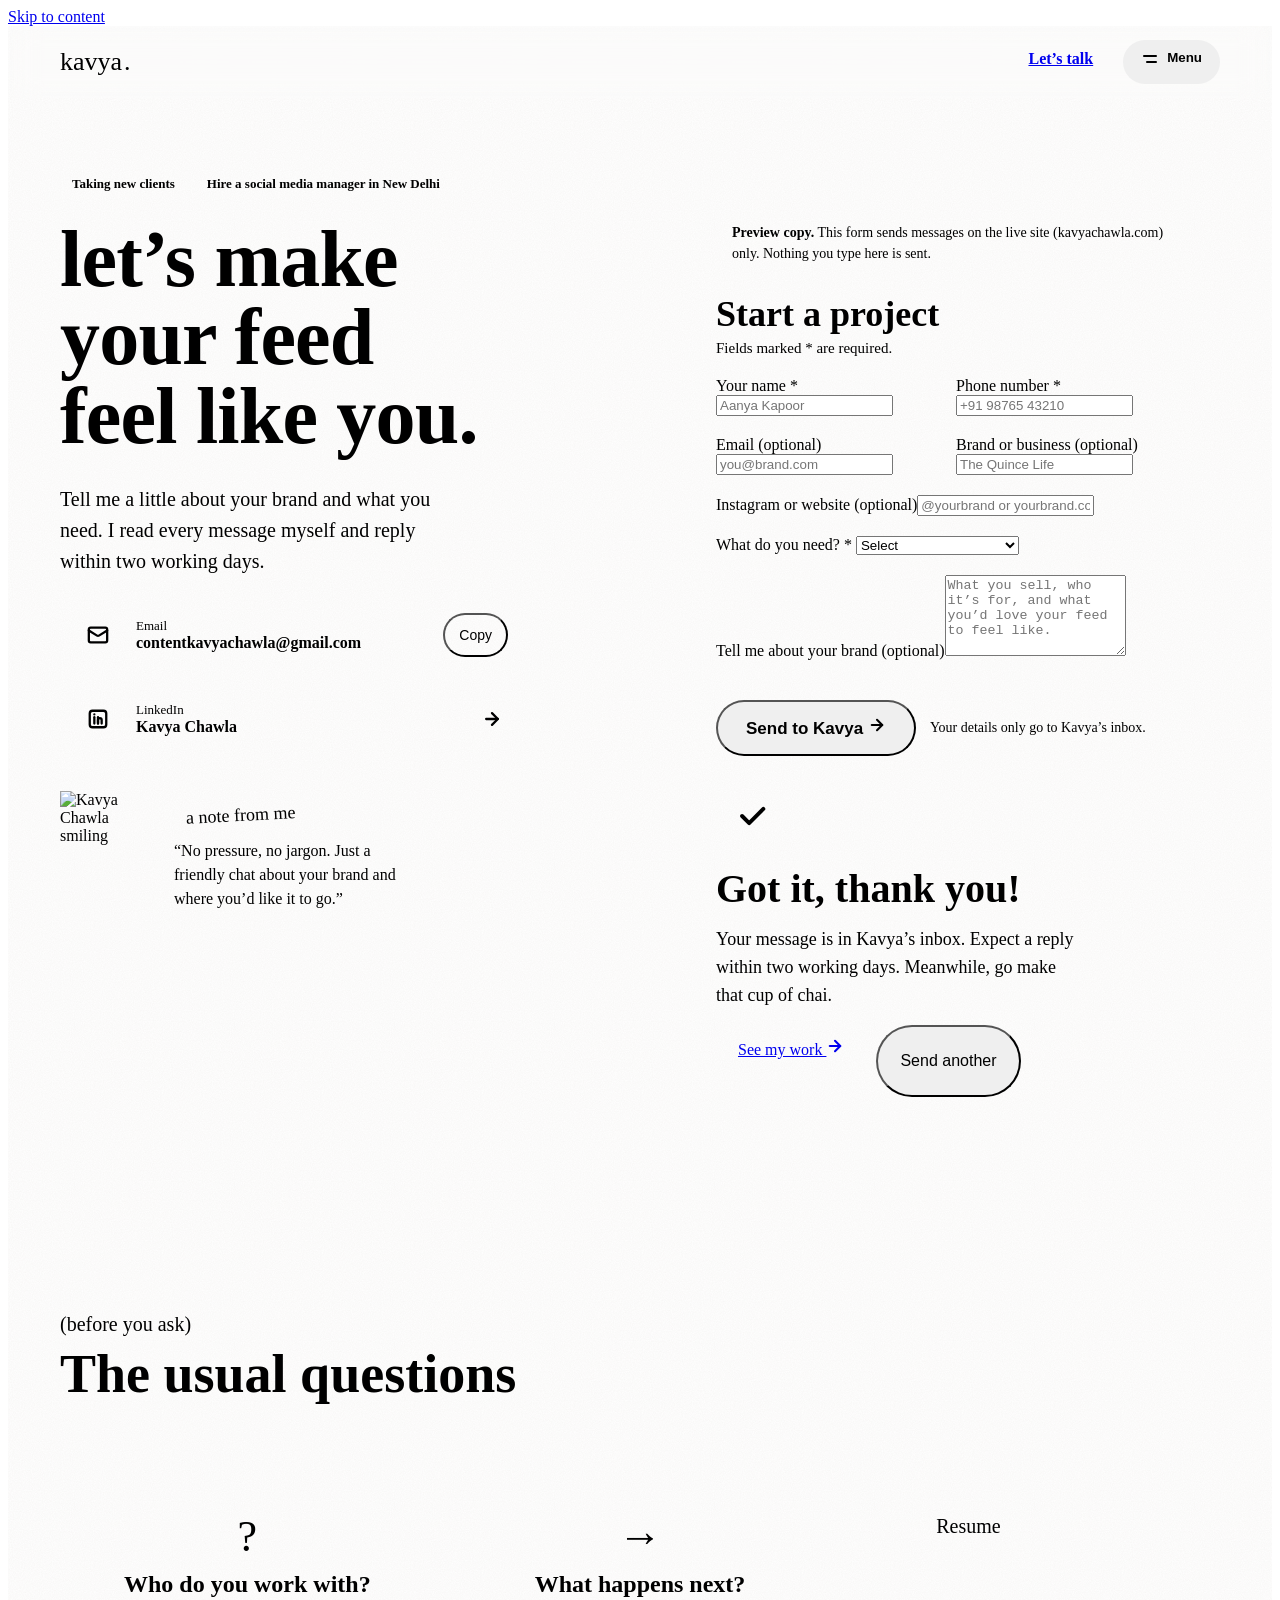
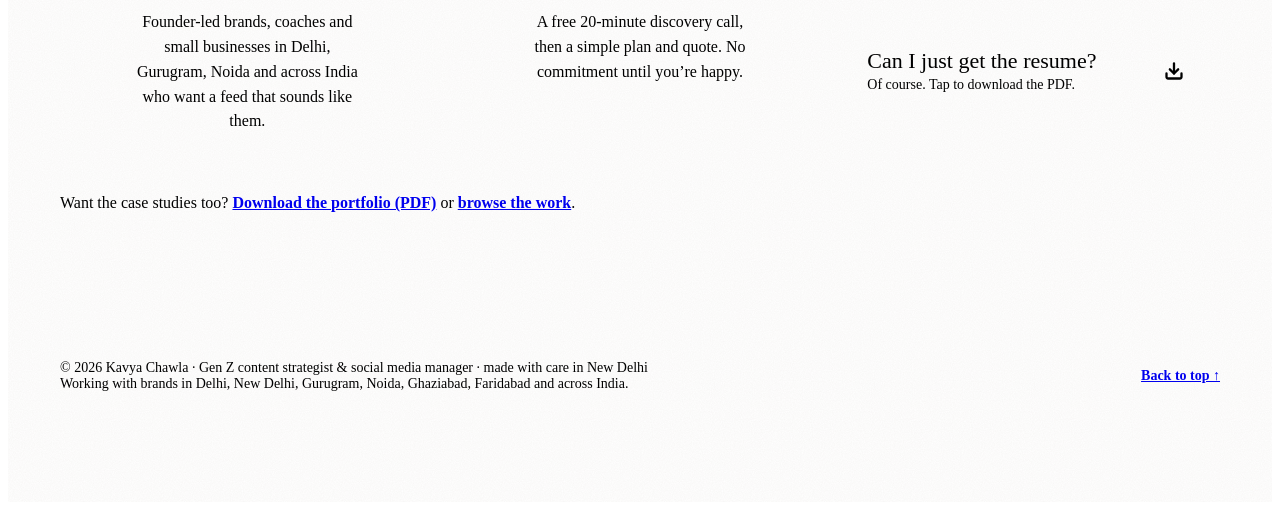
==== contact/index.html @ 47429fa1 "Preview copy of the new kavyachawla.com (noindex; form disabled)" ====
<!doctype html>
<html lang="en-IN">
<head>
<meta charset="utf-8">
<meta name="robots" content="noindex, nofollow">
<meta name="viewport" content="width=device-width, initial-scale=1">
<title>Hire a Social Media Manager in Delhi | Kavya Chawla</title>
<meta name="description" content="Hire Kavya Chawla, a young freelance social media manager and content strategist in New Delhi. Reels, strategy and ad creatives. Replies in 2 working days.">
<meta name="keywords" content="hire a social media manager, hire freelance social media manager in Delhi, hire freelance social media manager in New Delhi, hire social media manager in Gurugram, hire social media manager in Noida, social media management services Delhi NCR, social media management services India, Instagram management services, content strategy services, reels editing services, ad creative services, social media manager for small business, discovery call, Kavya Chawla contact, hire a Gen Z social media manager, hire a young social media manager in Delhi">
<meta name="author" content="Kavya Chawla">
<meta name="geo.region" content="IN-DL">
<meta name="geo.placename" content="New Delhi">
<link rel="canonical" href="https://kavyachawla.com/contact/">
<meta name="theme-color" content="#f5ead8">
<link rel="icon" href="/kavya-site-preview/favicon.svg" type="image/svg+xml">
<meta property="og:type" content="website">
<meta property="og:site_name" content="Kavya Chawla">
<meta property="og:title" content="Hire a Social Media Manager in Delhi | Kavya Chawla">
<meta property="og:description" content="Hire Kavya Chawla, a young freelance social media manager and content strategist in New Delhi. Reels, strategy and ad creatives. Replies in 2 working days.">
<meta property="og:url" content="https://kavyachawla.com/contact/">
<meta property="og:image" content="https://kavyachawla.com/assets/img/og-kavya-chawla.jpg">
<meta property="og:image:width" content="1200">
<meta property="og:image:height" content="630">
<meta property="og:image:alt" content="Kavya Chawla, content strategist and social media manager">
<meta property="og:locale" content="en_IN">
<meta name="twitter:card" content="summary_large_image">
<meta name="twitter:title" content="Hire a Social Media Manager in Delhi | Kavya Chawla">
<meta name="twitter:description" content="Hire Kavya Chawla, a young freelance social media manager and content strategist in New Delhi. Reels, strategy and ad creatives. Replies in 2 working days.">
<meta name="twitter:image" content="https://kavyachawla.com/assets/img/og-kavya-chawla.jpg">
<meta name="twitter:image:alt" content="Kavya Chawla, content strategist and social media manager">

<link rel="preconnect" href="https://fonts.googleapis.com">
<link rel="preconnect" href="https://fonts.gstatic.com" crossorigin>
<link rel="stylesheet" href="https://fonts.googleapis.com/css2?family=Caprasimo&amp;family=Figtree:wght@400;600;700&amp;display=swap">
<link rel="stylesheet" href="/kavya-site-preview/assets/css/ds.css">
<link rel="stylesheet" href="/kavya-site-preview/assets/css/site.css">
<script type="application/ld+json">{"@context": "https://schema.org", "@graph": [{"@type": "BreadcrumbList", "itemListElement": [{"@type": "ListItem", "position": 1, "name": "Home", "item": "https://kavyachawla.com/"}, {"@type": "ListItem", "position": 2, "name": "Contact", "item": "https://kavyachawla.com/contact/"}]}, {"@type": "ContactPage", "url": "https://kavyachawla.com/contact/", "name": "Contact", "description": "Hire Kavya Chawla, a young freelance social media manager and content strategist in New Delhi. Reels, strategy and ad creatives. Replies in 2 working days.", "keywords": "hire a social media manager, hire freelance social media manager in Delhi, hire freelance social media manager in New Delhi, hire social media manager in Gurugram, hire social media manager in Noida, social media management services Delhi NCR, social media management services India, Instagram management services, content strategy services, reels editing services, ad creative services, social media manager for small business, discovery call, Kavya Chawla contact, hire a Gen Z social media manager, hire a young social media manager in Delhi", "about": {"@type": "Person", "@id": "https://kavyachawla.com/#person", "name": "Kavya Chawla", "url": "https://kavyachawla.com/"}}]}</script>
<script src="https://challenges.cloudflare.com/turnstile/v0/api.js" async defer></script>
<style>
.h1:hover,.h1:focus-visible{background:var(--color-accent-200) !important}
.h2:hover,.h2:focus-visible{background:var(--color-surface) !important}
.h3:hover,.h3:focus-visible{transform:translateY(-4px) !important;background:var(--color-accent-200) !important}
.h4:hover,.h4:focus-visible{transform:translateY(-4px) !important;background:var(--color-accent-2-200) !important;color:var(--color-text) !important}
.a5:active{transform:scale(.96) !important}
.h6:hover,.h6:focus-visible{transform:translateY(-8px) !important;background:var(--color-accent-200) !important}
.h7:hover,.h7:focus-visible{transform:translateY(-8px) !important;background:var(--color-accent-2-200) !important}
.h8:hover,.h8:focus-visible{box-shadow:var(--shadow-lg) !important;color:var(--color-text) !important}
</style>
</head>
<body>
<a class="skip" href="#main">Skip to content</a>
<div id="top" style="position:relative;min-height:100vh;overflow-x:clip;background:color-mix(in oklch, var(--color-bg) 86%, var(--color-accent-300));background-image:url(&quot;data:image/svg+xml,%3Csvg xmlns='http://www.w3.org/2000/svg' width='160' height='160'%3E%3Cfilter id='n'%3E%3CfeTurbulence type='fractalNoise' baseFrequency='.9' numOctaves='2'/%3E%3CfeColorMatrix values='0 0 0 0 0.2 0 0 0 0 0.15 0 0 0 0 0.1 0 0 0 .06 0'/%3E%3C/filter%3E%3Crect width='100%25' height='100%25' filter='url(%23n)'/%3E%3C/svg%3E&quot;)">
  <header style="position:sticky;top:0;z-index:40;background:color-mix(in srgb, color-mix(in oklch, var(--color-bg) 86%, var(--color-accent-300)) 84%, transparent);backdrop-filter:blur(14px);-webkit-backdrop-filter:blur(14px)">
    <nav style="max-width:1160px;margin:0 auto;padding:14px clamp(20px,5vw,48px);display:flex;align-items:center;gap:12px">
      <a href="/kavya-site-preview/" aria-label="Kavya Chawla, home" style="font-family:var(--font-heading);font-size:26px;color:var(--color-text);text-decoration:none;margin-right:auto;display:flex;align-items:baseline;gap:2px">kavya<span style="color:var(--color-accent)">.</span></a>
      <a href="#form" class="btn btn-secondary" style="white-space:nowrap;border-radius:999px;padding:10px 18px;min-height:44px;box-sizing:border-box;font-weight:600">Let’s talk</a>
      <button data-action="open-menu" aria-expanded="false" aria-controls="menu-sheet" aria-label="Open menu" class="btn btn-primary" style="white-space:nowrap;border-radius:999px;padding:10px 18px;min-height:44px;font-weight:600;display:flex;gap:8px;border:none">
        <svg width="18" height="18" viewBox="0 0 24 24" fill="none" stroke="currentColor" stroke-width="2.75" stroke-linecap="round"><path d="M4 8h16"></path><path d="M8 16h12"></path></svg>
        Menu
      </button>
    </nav>
  </header>
  <div data-action="close-menu" data-menu-overlay style="position:fixed;inset:0;z-index:60;background:color-mix(in srgb, var(--color-text) 30%, transparent);opacity:0;pointer-events:none;transition:opacity .4s ease"></div>
  <aside id="menu-sheet" data-menu-sheet aria-label="Menu" aria-hidden="true" inert style="position:fixed;z-index:61;top:10px;right:10px;left:10px;margin-left:auto;max-width:440px;background:var(--color-bg);border-radius:var(--radius-lg);box-shadow:var(--shadow-lg);padding:22px 22px 26px;box-sizing:border-box;transform:translateY(-14px) scale(.94);opacity:0;pointer-events:none;transition:transform .55s cubic-bezier(.2,.9,.25,1.15), opacity .35s ease;transform-origin:top right">
    <div style="display:flex;align-items:center;justify-content:space-between;margin-bottom:14px">
      <span class="tag tag-accent-2" style="font-size:13px;padding:5px 12px">hello, come on in</span>
      <button data-action="close-menu" aria-label="Close menu" class="btn btn-secondary" style="white-space:nowrap;width:44px;height:44px;border-radius:999px;padding:0">
        <svg width="18" height="18" viewBox="0 0 24 24" fill="none" stroke="currentColor" stroke-width="2.75" stroke-linecap="round"><path d="M18 6 6 18"></path><path d="m6 6 12 12"></path></svg>
      </button>
    </div>
    <div style="display:flex;flex-direction:column;gap:6px">
      <a class="h1" href="https://zenflip.io/view/peaky-organization/kavya-chawla-portfolio" target="_blank" rel="noopener" data-action="close-menu" style="display:flex;align-items:center;gap:14px;padding:14px 16px;border-radius:var(--radius-md);text-decoration:none;color:var(--color-text);background:var(--color-surface)">
        <span style="font-family:var(--font-heading);color:var(--color-accent);font-size:20px;width:22px">1</span>
        <span style="font-family:var(--font-heading);font-size:24px;flex:1">View portfolio</span>
        <svg width="20" height="20" viewBox="0 0 24 24" fill="none" stroke="currentColor" stroke-width="2.75" stroke-linecap="round" stroke-linejoin="round"><path d="M5 12h14"></path><path d="m12 5 7 7-7 7"></path></svg>
      </a>
      <a class="h2" href="/kavya-site-preview/wp-content/uploads/2026/09/kavya-chawla-portfolio.pdf" data-action="close-menu" style="display:flex;align-items:center;gap:14px;padding:14px 16px;border-radius:var(--radius-md);text-decoration:none;color:var(--color-text)">
        <span style="font-family:var(--font-heading);color:var(--color-accent);font-size:20px;width:22px">2</span>
        <span style="font-family:var(--font-heading);font-size:24px;flex:1">Portfolio <span style="font-family:var(--font-body);font-size:14px;font-weight:600;color:var(--color-accent-700)">PDF</span></span>
        <svg width="20" height="20" viewBox="0 0 24 24" fill="none" stroke="currentColor" stroke-width="2.75" stroke-linecap="round" stroke-linejoin="round"><path d="M21 15v4a2 2 0 0 1-2 2H5a2 2 0 0 1-2-2v-4"></path><polyline points="7 10 12 15 17 10"></polyline><line x1="12" x2="12" y1="15" y2="3"></line></svg>
      </a>
      <a class="h2" href="/kavya-site-preview/wp-content/uploads/2026/05/kavya-chawla-resume.pdf" data-action="close-menu" style="display:flex;align-items:center;gap:14px;padding:14px 16px;border-radius:var(--radius-md);text-decoration:none;color:var(--color-text)">
        <span style="font-family:var(--font-heading);color:var(--color-accent);font-size:20px;width:22px">3</span>
        <span style="font-family:var(--font-heading);font-size:24px;flex:1">Resume <span style="font-family:var(--font-body);font-size:14px;font-weight:600;color:var(--color-accent-700)">PDF</span></span>
        <svg width="20" height="20" viewBox="0 0 24 24" fill="none" stroke="currentColor" stroke-width="2.75" stroke-linecap="round" stroke-linejoin="round"><path d="M21 15v4a2 2 0 0 1-2 2H5a2 2 0 0 1-2-2v-4"></path><polyline points="7 10 12 15 17 10"></polyline><line x1="12" x2="12" y1="15" y2="3"></line></svg>
      </a>
      <a class="h2" href="/kavya-site-preview/work/" data-action="close-menu" style="display:flex;align-items:center;gap:14px;padding:14px 16px;border-radius:var(--radius-md);text-decoration:none;color:var(--color-text)">
        <span style="font-family:var(--font-heading);color:var(--color-accent);font-size:20px;width:22px">4</span>
        <span style="font-family:var(--font-heading);font-size:24px;flex:1">Case studies</span>
        <svg width="20" height="20" viewBox="0 0 24 24" fill="none" stroke="currentColor" stroke-width="2.75" stroke-linecap="round" stroke-linejoin="round"><path d="M5 12h14"></path><path d="m12 5 7 7-7 7"></path></svg>
      </a>
      <a class="h2" href="/kavya-site-preview/contact/" data-action="close-menu" style="display:flex;align-items:center;gap:14px;padding:14px 16px;border-radius:var(--radius-md);text-decoration:none;color:var(--color-text)">
        <span style="font-family:var(--font-heading);color:var(--color-accent);font-size:20px;width:22px">5</span>
        <span style="font-family:var(--font-heading);font-size:24px;flex:1">Contact me</span>
        <svg width="20" height="20" viewBox="0 0 24 24" fill="none" stroke="currentColor" stroke-width="2.75" stroke-linecap="round" stroke-linejoin="round"><rect width="20" height="16" x="2" y="4" rx="2"></rect><path d="m22 7-8.97 5.7a1.94 1.94 0 0 1-2.06 0L2 7"></path></svg>
      </a>
    </div>
    <p style="margin:18px 4px 0;font-size:14px;line-height:1.5;color:var(--color-neutral-700)">Social media with a human touch, for brands that love a good story. Based in New Delhi, working everywhere.</p>
  </aside>
  <main id="main">
  <!-- HERO + FORM -->
  <section style="max-width:1160px;margin:0 auto;padding:clamp(28px,6vw,72px) clamp(20px,5vw,48px) clamp(56px,8vw,96px);display:grid;grid-template-columns:repeat(auto-fit,minmax(min(100%,420px),1fr));gap:clamp(40px,6vw,72px);align-items:start">

    <div style="display:flex;flex-direction:column;gap:22px;min-width:0">
      <h1 style="margin:0;display:flex;flex-direction:column;gap:22px">
      <div data-hero="" style="display:flex;flex-wrap:wrap;gap:8px">
        <span class="tag tag-accent-2" style="font-size:13px;padding:6px 12px;font-weight:600"><span class="live-dot"></span>Taking new clients</span>
        <span class="tag tag-accent" style="font-size:13px;padding:6px 12px;font-weight:600">Hire a social media manager in New Delhi</span>
      </div>
      <span data-hero="" style="display:block;font-size:clamp(40px,8.4vw,80px);line-height:.98;letter-spacing:-.01em;text-wrap:balance">
        <span style="display:block">let’s make your feed</span>
        <span style="display:grid;max-width:100%;color:var(--color-accent-600);padding-bottom:.08em">
          <span data-rot="" style="grid-area:1/1">feel like you.</span>
          <span data-rot="" data-text="stop the scroll." style="grid-area:1/1;opacity:0"></span>
          <span data-rot="" data-text="sound human." style="grid-area:1/1;opacity:0"></span>
        </span>
      </span>
      </h1>
      <p data-hero="" style="margin:0;font-size:clamp(17px,2.2vw,20px);line-height:1.55;max-width:38ch;color:var(--color-neutral-800);text-wrap:pretty">Tell me a little about your brand and what you need. I read every message myself and reply within two working days.</p>

      <div data-hero="" style="display:flex;flex-direction:column;gap:12px;max-width:460px">
        <div class="h3" style="display:flex;align-items:center;gap:14px;padding:12px 12px 12px 14px;border-radius:var(--radius-lg);background:var(--color-surface);transition:transform .45s cubic-bezier(.2,.9,.3,1.3),background .3s">
          <span style="width:48px;height:48px;flex:none;border-radius:999px;background:var(--color-accent);color:var(--color-bg);display:grid;place-items:center"><svg aria-hidden="true" width="22" height="22" viewBox="0 0 24 24" fill="none" stroke="currentColor" stroke-width="2.5" stroke-linecap="round" stroke-linejoin="round"><rect width="20" height="16" x="2" y="4" rx="2"></rect><path d="m22 7-8.97 5.7a1.94 1.94 0 0 1-2.06 0L2 7"></path></svg></span>
          <a href="mailto:contentkavyachawla@gmail.com" style="flex:1;min-width:0;display:flex;flex-direction:column;text-decoration:none;color:var(--color-text)"><span style="font-size:13px;color:var(--color-neutral-700)">Email</span><span style="font-weight:700;overflow-wrap:anywhere">contentkavyachawla@gmail.com</span></a>
          <button type="button" data-action="copy-email" class="btn btn-secondary" style="flex:none;border-radius:999px;padding:8px 14px;min-height:44px;font-size:14px;background:var(--color-bg)"><span data-copy-label>Copy</span></button>
        </div>
        <a href="https://www.linkedin.com/in/kavya-chawla-86b40622a/" target="_blank" rel="noopener me" class="h4 nudge" style="display:flex;align-items:center;gap:14px;padding:12px 18px 12px 14px;border-radius:var(--radius-lg);background:var(--color-surface);color:var(--color-text);text-decoration:none;transition:transform .45s cubic-bezier(.2,.9,.3,1.3),background .3s">
          <span style="width:48px;height:48px;flex:none;border-radius:999px;background:var(--color-accent-2-700);color:var(--color-bg);display:grid;place-items:center"><svg aria-hidden="true" width="22" height="22" viewBox="0 0 24 24" fill="none" stroke="currentColor" stroke-width="2.5" stroke-linecap="round" stroke-linejoin="round"><rect x="3" y="3" width="18" height="18" rx="3"></rect><path d="M8 10v7"></path><path d="M8 7v.01"></path><path d="M12 17v-4a2 2 0 0 1 4 0v4"></path><path d="M12 10v7"></path></svg></span>
          <span style="flex:1;display:flex;flex-direction:column"><span style="font-size:13px;color:var(--color-neutral-700)">LinkedIn</span><span style="font-weight:700">Kavya Chawla</span></span>
          <svg aria-hidden="true" width="20" height="20" viewBox="0 0 24 24" fill="none" stroke="currentColor" stroke-width="2.75" stroke-linecap="round" stroke-linejoin="round"><path d="M5 12h14"></path><path d="m12 5 7 7-7 7"></path></svg>
        </a>
      </div>

      <figure data-hero="" style="position:relative;margin:14px 0 0;display:flex;align-items:center;gap:18px">
        <div style="position:relative;flex:none;width:96px">
          <div style="aspect-ratio:3/4;border-radius:999px 999px var(--radius-md) var(--radius-md);overflow:hidden;background:var(--color-surface);box-shadow:var(--shadow-md)">
            <img class="washed" src="/kavya-site-preview/assets/img/kavya-chawla.webp" alt="Kavya Chawla smiling" width="96" height="128" style="width:100%;height:100%;object-fit:cover;object-position:50% 75%">
          </div>
          <div data-swing="" aria-hidden="true" style="position:absolute;top:-30px;right:-18px;width:34px;display:flex;flex-direction:column;align-items:center;transform-origin:50% 0">
            <div style="width:2px;height:28px;background:var(--color-neutral-600);border-radius:2px"></div>
            <div style="width:34px;height:34px;margin-top:-3px;clip-path:polygon(50% 0%,63% 33%,98% 36%,71% 58%,80% 93%,50% 74%,20% 93%,29% 58%,2% 36%,37% 33%);background-color:var(--color-accent-600)"></div>
          </div>
        </div>
        <figcaption style="margin:0;font-size:16px;line-height:1.5;color:var(--color-neutral-800);max-width:30ch">
          <span style="display:inline-block;margin-bottom:6px;transform:rotate(-3deg);background:var(--color-accent-200);color:var(--color-accent-800);font-family:var(--font-heading);font-size:18px;padding:4px 12px;border-radius:var(--radius-sm)">a note from me</span><br>
          “No pressure, no jargon. Just a friendly chat about your brand and where you’d like it to go.”
        </figcaption>
      </figure>
    </div>

    <div id="form" data-hero="" data-dock-stop style="position:relative;scroll-margin-top:90px">
      <button data-peek="up" type="button" aria-label="Say hi to the cat" style="position:absolute;z-index:5;bottom:calc(100% - 3px);right:clamp(24px,8%,60px);width:clamp(56px,11vw,88px);height:clamp(56px,11vw,88px);display:block;padding:0;margin:0;border:0;background:transparent;cursor:pointer;-webkit-tap-highlight-color:transparent"><span style="position:absolute;inset:0;overflow:hidden;display:block;"><span data-critter="" style="display:block;width:100%;height:100%;transform:translateY(105%)"><svg viewBox="0 0 100 100" width="100%" height="100%" style="display:block;overflow:visible"><path d="M13 54 Q12 27 19 22 Q24 20 45 31 Z" style="fill:var(--color-neutral-400);stroke:var(--color-accent-900);stroke-width:1.8;stroke-linejoin:round;stroke-linecap:round"></path><path d="M87 54 Q88 27 81 22 Q76 20 55 31 Z" style="fill:var(--color-neutral-400);stroke:var(--color-accent-900);stroke-width:1.8;stroke-linejoin:round;stroke-linecap:round"></path><path d="M19 42 Q19 30 22 28 Q25 27 34 32 Z" style="fill:var(--color-accent-300);stroke:none"></path><path d="M81 42 Q81 30 78 28 Q75 27 66 32 Z" style="fill:var(--color-accent-300);stroke:none"></path><path d="M50 28 C78 28 90 44 90 64 C90 82 74 90 50 90 C26 90 10 82 10 64 C10 44 22 28 50 28 Z" style="fill:var(--color-neutral-400);stroke:var(--color-accent-900);stroke-width:1.8;stroke-linejoin:round;stroke-linecap:round"></path><g style="opacity:1"><ellipse cx="23" cy="68" rx="8" ry="5.5" style="fill:var(--color-accent-300);stroke:none"></ellipse><ellipse cx="77" cy="68" rx="8" ry="5.5" style="fill:var(--color-accent-300);stroke:none"></ellipse></g><g data-eye="" style="transform-box:fill-box;transform-origin:center"><ellipse cx="33" cy="60" rx="3.4" ry="3.8" style="fill:var(--color-accent-900);stroke:none"></ellipse><ellipse cx="67" cy="60" rx="3.4" ry="3.8" style="fill:var(--color-accent-900);stroke:none"></ellipse></g><path d="M45 63 q2.5 3 5 0 q2.5 3 5 0" style="fill:none;stroke:var(--color-accent-900);stroke-width:1.8;stroke-linejoin:round;stroke-linecap:round"></path><ellipse cx="30" cy="85" rx="8" ry="6" style="fill:var(--color-neutral-400);stroke:var(--color-accent-900);stroke-width:1.8;stroke-linejoin:round;stroke-linecap:round"></ellipse><ellipse cx="70" cy="85" rx="8" ry="6" style="fill:var(--color-neutral-400);stroke:var(--color-accent-900);stroke-width:1.8;stroke-linejoin:round;stroke-linecap:round"></ellipse></svg></span></span><span style="position:absolute;right:100%;top:0;bottom:25%;padding-right:6px;display:flex;align-items:center;pointer-events:none"><span data-bubble="" style="opacity:0;transform-origin:right center;background:var(--color-text);color:var(--color-bg);font-family:var(--font-body);font-size:13px;font-weight:600;padding:6px 12px;border-radius:999px;white-space:nowrap">psst, I read every one</span></span></button>
      <div data-form-card style="position:relative;background:var(--color-neutral-100);border-radius:var(--radius-lg);padding:clamp(22px,3.4vw,40px);box-shadow:var(--shadow-lg)">

        <form data-contact-form action="/kavya-site-preview/api/contact" method="post" novalidate style="display:flex;flex-direction:column;gap:20px">
          <p data-preview-note role="status" style="margin:0;padding:12px 16px;border-radius:var(--radius-md);background:var(--color-accent-2-100);color:var(--color-accent-2-800);font-size:14px;line-height:1.5"><strong>Preview copy.</strong> This form sends messages on the live site (kavyachawla.com) only. Nothing you type here is sent.</p>
          <div>
            <h2 style="margin:0 0 6px;font-size:clamp(28px,3.6vw,36px);line-height:1.05">Start a project</h2>
            <p style="margin:0;font-size:15px;color:var(--color-neutral-700)">Fields marked * are required.</p>
          </div>
          <div style="display:grid;grid-template-columns:repeat(auto-fit,minmax(min(100%,200px),1fr));gap:16px">
            <div class="field"><label for="f-name">Your name *</label><input id="f-name" name="name" class="input input-lg" type="text" autocomplete="name" required maxlength="120" placeholder="Aanya Kapoor"></div>
            <div class="field"><label for="f-phone">Phone number *</label><input id="f-phone" name="phone" class="input input-lg" type="tel" autocomplete="tel" inputmode="tel" required minlength="7" maxlength="20" pattern="[0-9\+\(\)\- ]{7,20}" placeholder="+91 98765 43210"></div>
          </div>
          <div style="display:grid;grid-template-columns:repeat(auto-fit,minmax(min(100%,200px),1fr));gap:16px">
            <div class="field"><label for="f-email">Email <span class="opt">(optional)</span></label><input id="f-email" name="email" class="input input-lg" type="email" autocomplete="email" maxlength="160" placeholder="you@brand.com"></div>
            <div class="field"><label for="f-brand">Brand or business <span class="opt">(optional)</span></label><input id="f-brand" name="brand" class="input input-lg" type="text" autocomplete="organization" maxlength="120" placeholder="The Quince Life"></div>
          </div>
          <div class="field"><label for="f-link">Instagram or website <span class="opt">(optional)</span></label><input id="f-link" name="link" class="input input-lg" type="text" maxlength="200" placeholder="@yourbrand or yourbrand.com"></div>

          <div class="field">
            <label for="f-need">What do you need? *</label>
            <select id="f-need" name="need" class="input input-lg" required>
              <option value="" selected disabled>Select</option>
              <option>Short-form video</option>
              <option>Content strategy</option>
              <option>Ad creatives</option>
              <option>Full social management</option>
              <option value="other">I’ll write it</option>
            </select>
          </div>
          <div class="field" data-other hidden><label for="f-other">Tell me what you need *</label><input id="f-other" name="need_other" class="input input-lg" type="text" maxlength="200" disabled placeholder="e.g. a launch campaign, a podcast clip series, a brand refresh…"></div>

          <div class="field"><label for="f-msg">Tell me about your brand <span class="opt">(optional)</span></label><textarea id="f-msg" name="message" class="input input-lg" rows="5" maxlength="3000" placeholder="What you sell, who it’s for, and what you’d love your feed to feel like."></textarea></div>

          <div aria-hidden="true" style="position:absolute;left:-9999px;width:1px;height:1px;overflow:hidden"><label for="f-web">Leave this empty</label><input id="f-web" name="company_website" type="text" tabindex="-1" autocomplete="off"></div>

          <div class="cf-turnstile" data-sitekey="1x00000000000000000000AA" data-theme="light" data-size="flexible"></div>

          <p data-form-error role="alert" hidden style="margin:0;padding:12px 16px;border-radius:var(--radius-md);background:var(--color-accent-100);color:var(--color-accent-800);font-size:15px;font-weight:600"></p>

          <div style="display:flex;flex-wrap:wrap;align-items:center;gap:14px">
            <button type="submit" class="a5 btn btn-primary nudge" style="border-radius:999px;font-size:17px;padding:14px 28px;min-height:56px;font-weight:700;box-shadow:var(--shadow-md);transition:transform .25s cubic-bezier(.2,.9,.3,1.3)"><span data-send-label>Send to Kavya</span>
              <svg aria-hidden="true" width="18" height="18" viewBox="0 0 24 24" fill="none" stroke="currentColor" stroke-width="2.75" stroke-linecap="round" stroke-linejoin="round"><path d="M5 12h14"></path><path d="m12 5 7 7-7 7"></path></svg>
            </button>
            <span style="font-size:14px;color:var(--color-neutral-700)">Your details only go to Kavya’s inbox.</span>
          </div>
        </form>

        <div data-form-success role="status" tabindex="-1" hidden style="display:flex;flex-direction:column;align-items:flex-start;gap:16px;padding:24px 0;outline:none">
          <span data-check style="display:grid;place-items:center;width:72px;height:72px;border-radius:999px;background:var(--color-accent-2-200);color:var(--color-accent-2-800)">
            <svg aria-hidden="true" width="34" height="34" viewBox="0 0 24 24" fill="none" stroke="currentColor" stroke-width="2.75" stroke-linecap="round" stroke-linejoin="round"><path d="m5 12 5 5L20 7"></path></svg>
          </span>
          <h2 style="margin:0;font-size:clamp(30px,4vw,40px);line-height:1.05">Got it, thank you!</h2>
          <p style="margin:0;font-size:18px;line-height:1.55;max-width:40ch">Your message is in Kavya’s inbox. Expect a reply within two working days. Meanwhile, go make that cup of chai.</p>
          <div style="display:flex;gap:10px;flex-wrap:wrap">
            <a href="/kavya-site-preview/work/" class="btn btn-primary nudge" style="border-radius:999px;padding:12px 22px;min-height:48px;font-size:16px">See my work <svg aria-hidden="true" width="18" height="18" viewBox="0 0 24 24" fill="none" stroke="currentColor" stroke-width="2.75" stroke-linecap="round" stroke-linejoin="round"><path d="M5 12h14"></path><path d="m12 5 7 7-7 7"></path></svg></a>
            <button type="button" data-form-reset class="btn btn-secondary" style="border-radius:999px;padding:12px 22px;min-height:48px;font-size:16px">Send another</button>
          </div>
        </div>
      </div>
    </div>
  </section>

  <!-- BEFORE YOU ASK -->
  <section style="position:relative;max-width:1160px;margin:0 auto;padding:clamp(24px,5vw,56px) clamp(20px,5vw,48px) clamp(72px,10vw,120px)">
    <button data-peek="side" type="button" aria-label="Say hi to the panda" style="position:absolute;z-index:5;top:clamp(-40px,-3vw,-10px);right:calc(50% - 50vw);width:clamp(56px,11vw,88px);height:clamp(56px,11vw,88px);display:block;padding:0;margin:0;border:0;background:transparent;cursor:pointer;-webkit-tap-highlight-color:transparent"><span style="position:absolute;inset:0;overflow:hidden;display:block;transform:rotate(-90deg)"><span data-critter="" style="display:block;width:100%;height:100%;transform:translateY(105%)"><svg viewBox="0 0 100 100" width="100%" height="100%" style="display:block;overflow:visible"><circle cx="22" cy="35" r="9.5" style="fill:var(--color-accent-900);stroke:var(--color-accent-900);stroke-width:1.8;stroke-linejoin:round;stroke-linecap:round"></circle><circle cx="78" cy="35" r="9.5" style="fill:var(--color-accent-900);stroke:var(--color-accent-900);stroke-width:1.8;stroke-linejoin:round;stroke-linecap:round"></circle><path d="M50 28 C78 28 90 44 90 64 C90 82 74 90 50 90 C26 90 10 82 10 64 C10 44 22 28 50 28 Z" style="fill:var(--color-neutral-100);stroke:var(--color-accent-900);stroke-width:1.8;stroke-linejoin:round;stroke-linecap:round"></path><g style="opacity:1"><ellipse cx="23" cy="68" rx="8" ry="5.5" style="fill:var(--color-accent-300);stroke:none"></ellipse><ellipse cx="77" cy="68" rx="8" ry="5.5" style="fill:var(--color-accent-300);stroke:none"></ellipse></g><g data-eye="" style="transform-box:fill-box;transform-origin:center"><ellipse cx="33" cy="60" rx="3.4" ry="3.8" style="fill:var(--color-accent-900);stroke:none"></ellipse><ellipse cx="67" cy="60" rx="3.4" ry="3.8" style="fill:var(--color-accent-900);stroke:none"></ellipse></g><path d="M45 63 q2.5 3 5 0 q2.5 3 5 0" style="fill:none;stroke:var(--color-accent-900);stroke-width:1.8;stroke-linejoin:round;stroke-linecap:round"></path><path d="M47.6 65.2 Q50 72.5 52.4 65.2 Z" style="fill:var(--color-accent-400);stroke:var(--color-accent-900);stroke-width:1.8;stroke-linejoin:round;stroke-linecap:round"></path><ellipse cx="30" cy="85" rx="8" ry="6" style="fill:var(--color-accent-900);stroke:var(--color-accent-900);stroke-width:1.8;stroke-linejoin:round;stroke-linecap:round"></ellipse><ellipse cx="70" cy="85" rx="8" ry="6" style="fill:var(--color-accent-900);stroke:var(--color-accent-900);stroke-width:1.8;stroke-linejoin:round;stroke-linecap:round"></ellipse></svg></span></span><span style="position:absolute;right:100%;top:0;bottom:0;padding-right:6px;display:flex;align-items:center;pointer-events:none"><span data-bubble="" style="opacity:0;transform-origin:right center;background:var(--color-text);color:var(--color-bg);font-family:var(--font-body);font-size:13px;font-weight:600;padding:6px 12px;border-radius:999px;white-space:nowrap">questions? I got you</span></span></button>
    <div data-reveal="" style="display:flex;flex-wrap:wrap;align-items:end;justify-content:space-between;gap:12px;margin-bottom:clamp(36px,5vw,56px)">
      <div>
        <p style="margin:0 0 10px;font-family:var(--font-heading);color:var(--color-accent-2-700);font-size:20px">(before you ask)</p>
        <h2 style="margin:0;font-size:clamp(34px,5.6vw,54px);line-height:1.04">The usual questions</h2>
      </div>
    </div>
    <div style="display:grid;grid-template-columns:repeat(auto-fit,minmax(min(100%,260px),1fr));gap:18px">
      <div class="h6" data-reveal="rise" data-delay="0" style="background:var(--color-surface);border-radius:999px 999px var(--radius-lg) var(--radius-lg);padding:56px 28px 32px;display:flex;flex-direction:column;align-items:center;text-align:center;gap:12px;transition:transform .45s cubic-bezier(.2,.9,.3,1.3), background .3s">
        <span style="font-family:var(--font-heading);font-size:44px;color:var(--color-accent-600);line-height:1">?</span>
        <h3 style="margin:0;font-size:24px;line-height:1.15">Who do you work with?</h3>
        <p style="margin:0;font-size:16px;line-height:1.55;color:var(--color-neutral-800);max-width:28ch">Founder-led brands, coaches and small businesses in Delhi, Gurugram, Noida and across India who want a feed that sounds like them.</p>
      </div>
      <div class="h7" data-reveal="rise" data-delay="120" style="background:var(--color-surface);border-radius:999px 999px var(--radius-lg) var(--radius-lg);padding:56px 28px 32px;display:flex;flex-direction:column;align-items:center;text-align:center;gap:12px;transition:transform .45s cubic-bezier(.2,.9,.3,1.3), background .3s">
        <span style="font-family:var(--font-heading);font-size:44px;color:var(--color-accent-2-700);line-height:1">→</span>
        <h3 style="margin:0;font-size:24px;line-height:1.15">What happens next?</h3>
        <p style="margin:0;font-size:16px;line-height:1.55;color:var(--color-neutral-800);max-width:28ch">A free 20-minute discovery call, then a simple plan and quote. No commitment until you’re happy.</p>
      </div>
      <a class="h8" data-pocket="" data-reveal="rise" data-delay="240" href="/kavya-site-preview/wp-content/uploads/2026/05/kavya-chawla-resume.pdf" style="display:flex;flex-direction:column;gap:16px;text-decoration:none;color:var(--color-text);background:var(--color-surface);border-radius:var(--radius-lg);padding:22px;transition:box-shadow .3s">
        <div style="position:relative;height:150px;border-radius:var(--radius-md)">
          <div data-paper="" style="position:absolute;left:16%;right:16%;top:18px;height:124px;background:var(--color-neutral-100);border-radius:var(--radius-md);box-shadow:var(--shadow-md);padding:16px;box-sizing:border-box;transition:transform .55s cubic-bezier(.2,.9,.3,1.35)">
            <div style="font-family:var(--font-heading);font-size:20px;color:var(--color-accent-2-700)">Resume</div>
            <div style="margin-top:10px;height:7px;width:80%;border-radius:8px;background:var(--color-accent-2-200)"></div>
            <div style="margin-top:7px;height:7px;width:60%;border-radius:8px;background:var(--color-accent-200)"></div>
          </div>
          <div style="position:absolute;left:0;right:0;bottom:0;height:76px;background:var(--color-accent-2);border-radius:var(--radius-lg) var(--radius-lg) var(--radius-md) var(--radius-md)"></div>
        </div>
        <div style="display:flex;align-items:center;gap:12px">
          <div style="flex:1;display:flex;flex-direction:column;gap:4px">
            <span style="font-family:var(--font-heading);font-size:22px;line-height:1.15">Can I just get the resume?</span>
            <span style="font-size:14px;color:var(--color-neutral-700)">Of course. Tap to download the PDF.</span>
          </div>
          <span style="width:48px;height:48px;flex:none;border-radius:999px;background:var(--color-accent-2-700);color:var(--color-bg);display:grid;place-items:center"><svg aria-hidden="true" width="20" height="20" viewBox="0 0 24 24" fill="none" stroke="currentColor" stroke-width="2.75" stroke-linecap="round" stroke-linejoin="round"><path d="M21 15v4a2 2 0 0 1-2 2H5a2 2 0 0 1-2-2v-4"></path><polyline points="7 10 12 15 17 10"></polyline><line x1="12" x2="12" y1="15" y2="3"></line></svg></span>
        </div>
      </a>
    </div>
    <p data-reveal="" style="margin:28px 0 0;font-size:16px;color:var(--color-neutral-700)">Want the case studies too? <a href="/kavya-site-preview/wp-content/uploads/2026/09/kavya-chawla-portfolio.pdf" style="font-weight:600">Download the portfolio (PDF)</a> or <a href="/kavya-site-preview/work/" style="font-weight:600">browse the work</a>.</p>
  </section>

  </main>
  <footer style="position:relative;max-width:1160px;margin:0 auto;padding:28px clamp(20px,5vw,48px) 110px;display:flex;flex-wrap:wrap;gap:14px;align-items:center;justify-content:space-between;font-size:14px;color:var(--color-neutral-700)"><a data-peek="up" aria-label="Back to top" href="#top" style="position:absolute;z-index:5;bottom:0;right:clamp(20px,5vw,48px);width:clamp(56px,11vw,88px);height:clamp(56px,11vw,88px);display:block;padding:0;margin:0;border:0;background:transparent;cursor:pointer;-webkit-tap-highlight-color:transparent"><span style="position:absolute;inset:0;overflow:hidden;display:block;"><span data-critter="" style="display:block;width:100%;height:100%;transform:translateY(105%)"><svg viewBox="0 0 100 100" width="100%" height="100%" style="display:block;overflow:visible"><path d="M35 36 Q26 5 34 3 Q43 3 43 33 Z" style="fill:var(--color-neutral-100);stroke:var(--color-accent-900);stroke-width:1.8;stroke-linejoin:round;stroke-linecap:round"></path><path d="M65 36 Q74 5 66 3 Q57 3 57 33 Z" style="fill:var(--color-neutral-100);stroke:var(--color-accent-900);stroke-width:1.8;stroke-linejoin:round;stroke-linecap:round"></path><path d="M36 30 Q32 12 35.5 10 Q39 11 39.5 30 Z" style="fill:var(--color-accent-300);stroke:none"></path><path d="M64 30 Q68 12 64.5 10 Q61 11 60.5 30 Z" style="fill:var(--color-accent-300);stroke:none"></path><path d="M50 28 C78 28 90 44 90 64 C90 82 74 90 50 90 C26 90 10 82 10 64 C10 44 22 28 50 28 Z" style="fill:var(--color-neutral-100);stroke:var(--color-accent-900);stroke-width:1.8;stroke-linejoin:round;stroke-linecap:round"></path><g style="opacity:1"><ellipse cx="23" cy="68" rx="8" ry="5.5" style="fill:var(--color-accent-300);stroke:none"></ellipse><ellipse cx="77" cy="68" rx="8" ry="5.5" style="fill:var(--color-accent-300);stroke:none"></ellipse></g><g data-eye="" style="transform-box:fill-box;transform-origin:center"><ellipse cx="33" cy="60" rx="3.4" ry="3.8" style="fill:var(--color-accent-900);stroke:none"></ellipse><ellipse cx="67" cy="60" rx="3.4" ry="3.8" style="fill:var(--color-accent-900);stroke:none"></ellipse></g><path d="M45 63 q2.5 3 5 0 q2.5 3 5 0" style="fill:none;stroke:var(--color-accent-900);stroke-width:1.8;stroke-linejoin:round;stroke-linecap:round"></path><ellipse cx="30" cy="85" rx="8" ry="6" style="fill:var(--color-neutral-100);stroke:var(--color-accent-900);stroke-width:1.8;stroke-linejoin:round;stroke-linecap:round"></ellipse><ellipse cx="70" cy="85" rx="8" ry="6" style="fill:var(--color-neutral-100);stroke:var(--color-accent-900);stroke-width:1.8;stroke-linejoin:round;stroke-linecap:round"></ellipse></svg></span></span><span style="position:absolute;right:100%;top:0;bottom:25%;display:flex;align-items:center;padding-right:6px;pointer-events:none"><span data-bubble="" style="opacity:0;transform-origin:right center;background:var(--color-text);color:var(--color-bg);font-family:var(--font-body);font-size:13px;font-weight:600;padding:6px 12px;border-radius:999px;white-space:nowrap">hop back to the top?</span></span></a>
    <span>© 2026 Kavya Chawla · Gen Z content strategist &amp; social media manager · made with care in New Delhi<br>Working with brands in Delhi, New Delhi, Gurugram, Noida, Ghaziabad, Faridabad and across India.</span>
    <a href="#top" style="font-weight:600">Back to top ↑</a>
  </footer>
  
</div>
<script src="/kavya-site-preview/assets/js/site.js" defer></script>
<script src="/kavya-site-preview/assets/js/contact.js" defer></script>
<script>document.addEventListener('submit',e=>{if(!e.target.matches('[data-contact-form]'))return;e.preventDefault();e.stopImmediatePropagation();const n=document.querySelector('[data-preview-note]');n.scrollIntoView({behavior:'smooth',block:'center'});n.animate([{transform:'scale(1)'},{transform:'scale(1.03)'},{transform:'scale(1)'}],{duration:400})},true);</script>
</body>
</html>
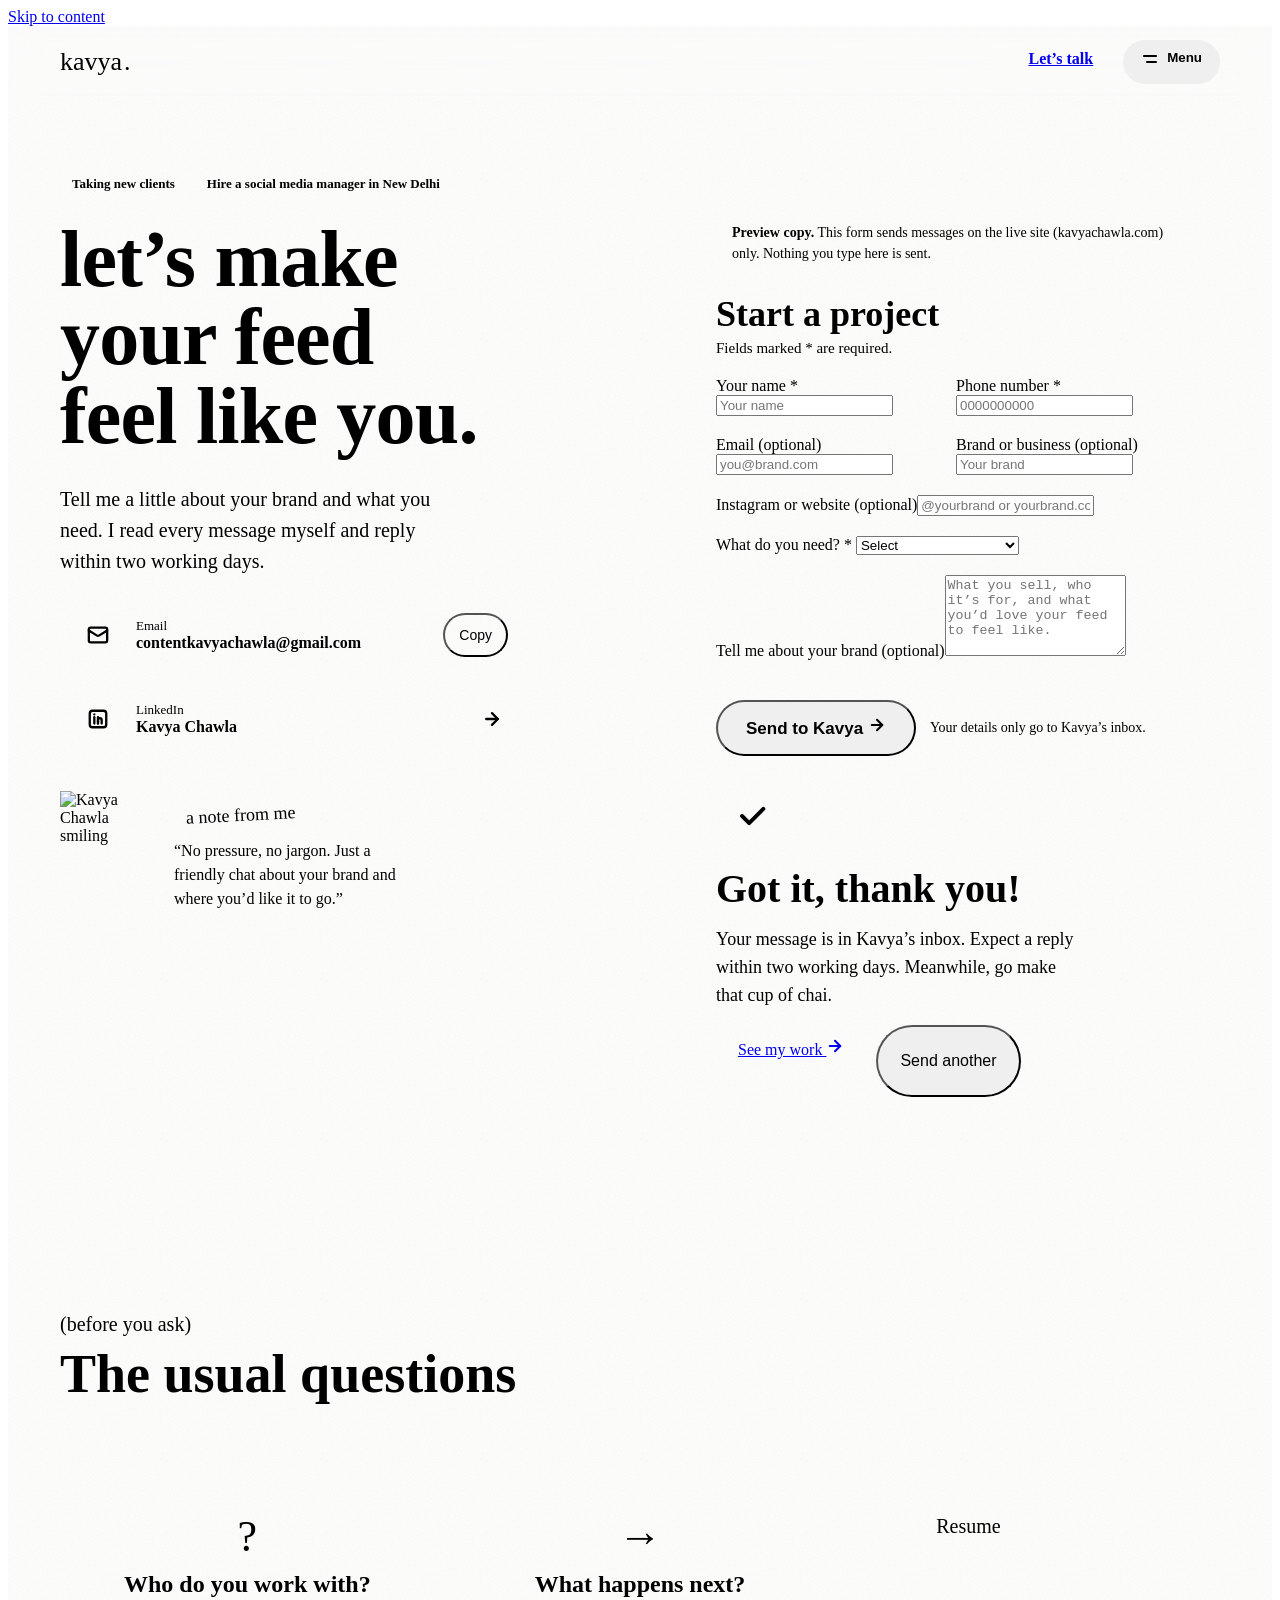
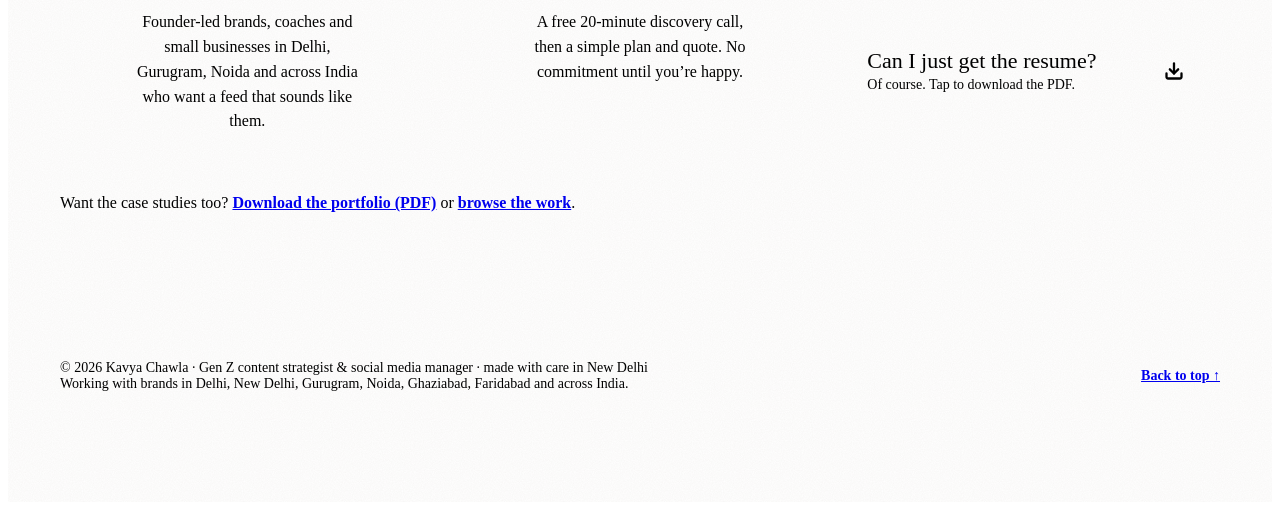
==== commit b1c782b4: "Update preview: neutral contact form sample text" ====
--- a/contact/index.html
+++ b/contact/index.html
@@ -6,7 +6,7 @@
 <meta name="viewport" content="width=device-width, initial-scale=1">
 <title>Hire a Social Media Manager in Delhi | Kavya Chawla</title>
 <meta name="description" content="Hire Kavya Chawla, a young freelance social media manager and content strategist in New Delhi. Reels, strategy and ad creatives. Replies in 2 working days.">
-<meta name="keywords" content="hire a social media manager, hire freelance social media manager in Delhi, hire freelance social media manager in New Delhi, hire social media manager in Gurugram, hire social media manager in Noida, social media management services Delhi NCR, social media management services India, Instagram management services, content strategy services, reels editing services, ad creative services, social media manager for small business, discovery call, Kavya Chawla contact, hire a Gen Z social media manager, hire a young social media manager in Delhi">
+<meta name="keywords" content="hire a social media manager, hire freelance social media manager in Delhi, hire freelance social media manager in New Delhi, hire social media manager in Gurugram, hire social media manager in Noida, social media management services Delhi NCR, social media management services India, Instagram management services, content strategy services, reels editing services, ad creative services, social media manager for small business, discovery call, Kavya Chawla contact, hire a Gen Z social media manager, hire a young social media manager in Delhi, hire a fashion social media manager, hire a fitness social media manager">
 <meta name="author" content="Kavya Chawla">
 <meta name="geo.region" content="IN-DL">
 <meta name="geo.placename" content="New Delhi">
@@ -34,7 +34,7 @@
 <link rel="stylesheet" href="https://fonts.googleapis.com/css2?family=Caprasimo&amp;family=Figtree:wght@400;600;700&amp;display=swap">
 <link rel="stylesheet" href="/kavya-site-preview/assets/css/ds.css">
 <link rel="stylesheet" href="/kavya-site-preview/assets/css/site.css">
-<script type="application/ld+json">{"@context": "https://schema.org", "@graph": [{"@type": "BreadcrumbList", "itemListElement": [{"@type": "ListItem", "position": 1, "name": "Home", "item": "https://kavyachawla.com/"}, {"@type": "ListItem", "position": 2, "name": "Contact", "item": "https://kavyachawla.com/contact/"}]}, {"@type": "ContactPage", "url": "https://kavyachawla.com/contact/", "name": "Contact", "description": "Hire Kavya Chawla, a young freelance social media manager and content strategist in New Delhi. Reels, strategy and ad creatives. Replies in 2 working days.", "keywords": "hire a social media manager, hire freelance social media manager in Delhi, hire freelance social media manager in New Delhi, hire social media manager in Gurugram, hire social media manager in Noida, social media management services Delhi NCR, social media management services India, Instagram management services, content strategy services, reels editing services, ad creative services, social media manager for small business, discovery call, Kavya Chawla contact, hire a Gen Z social media manager, hire a young social media manager in Delhi", "about": {"@type": "Person", "@id": "https://kavyachawla.com/#person", "name": "Kavya Chawla", "url": "https://kavyachawla.com/"}}]}</script>
+<script type="application/ld+json">{"@context": "https://schema.org", "@graph": [{"@type": "BreadcrumbList", "itemListElement": [{"@type": "ListItem", "position": 1, "name": "Home", "item": "https://kavyachawla.com/"}, {"@type": "ListItem", "position": 2, "name": "Contact", "item": "https://kavyachawla.com/contact/"}]}, {"@type": "ContactPage", "url": "https://kavyachawla.com/contact/", "name": "Contact", "description": "Hire Kavya Chawla, a young freelance social media manager and content strategist in New Delhi. Reels, strategy and ad creatives. Replies in 2 working days.", "keywords": "hire a social media manager, hire freelance social media manager in Delhi, hire freelance social media manager in New Delhi, hire social media manager in Gurugram, hire social media manager in Noida, social media management services Delhi NCR, social media management services India, Instagram management services, content strategy services, reels editing services, ad creative services, social media manager for small business, discovery call, Kavya Chawla contact, hire a Gen Z social media manager, hire a young social media manager in Delhi, hire a fashion social media manager, hire a fitness social media manager", "about": {"@type": "Person", "@id": "https://kavyachawla.com/#person", "name": "Kavya Chawla", "url": "https://kavyachawla.com/"}}]}</script>
 <script src="https://challenges.cloudflare.com/turnstile/v0/api.js" async defer></script>
 <style>
 .h1:hover,.h1:focus-visible{background:var(--color-accent-200) !important}
@@ -159,12 +159,12 @@
             <p style="margin:0;font-size:15px;color:var(--color-neutral-700)">Fields marked * are required.</p>
           </div>
           <div style="display:grid;grid-template-columns:repeat(auto-fit,minmax(min(100%,200px),1fr));gap:16px">
-            <div class="field"><label for="f-name">Your name *</label><input id="f-name" name="name" class="input input-lg" type="text" autocomplete="name" required maxlength="120" placeholder="Aanya Kapoor"></div>
-            <div class="field"><label for="f-phone">Phone number *</label><input id="f-phone" name="phone" class="input input-lg" type="tel" autocomplete="tel" inputmode="tel" required minlength="7" maxlength="20" pattern="[0-9\+\(\)\- ]{7,20}" placeholder="+91 98765 43210"></div>
+            <div class="field"><label for="f-name">Your name *</label><input id="f-name" name="name" class="input input-lg" type="text" autocomplete="name" required maxlength="120" placeholder="Your name"></div>
+            <div class="field"><label for="f-phone">Phone number *</label><input id="f-phone" name="phone" class="input input-lg" type="tel" autocomplete="tel" inputmode="tel" required minlength="7" maxlength="20" pattern="[0-9\+\(\)\- ]{7,20}" placeholder="0000000000"></div>
           </div>
           <div style="display:grid;grid-template-columns:repeat(auto-fit,minmax(min(100%,200px),1fr));gap:16px">
             <div class="field"><label for="f-email">Email <span class="opt">(optional)</span></label><input id="f-email" name="email" class="input input-lg" type="email" autocomplete="email" maxlength="160" placeholder="you@brand.com"></div>
-            <div class="field"><label for="f-brand">Brand or business <span class="opt">(optional)</span></label><input id="f-brand" name="brand" class="input input-lg" type="text" autocomplete="organization" maxlength="120" placeholder="The Quince Life"></div>
+            <div class="field"><label for="f-brand">Brand or business <span class="opt">(optional)</span></label><input id="f-brand" name="brand" class="input input-lg" type="text" autocomplete="organization" maxlength="120" placeholder="Your brand"></div>
           </div>
           <div class="field"><label for="f-link">Instagram or website <span class="opt">(optional)</span></label><input id="f-link" name="link" class="input input-lg" type="text" maxlength="200" placeholder="@yourbrand or yourbrand.com"></div>
 
